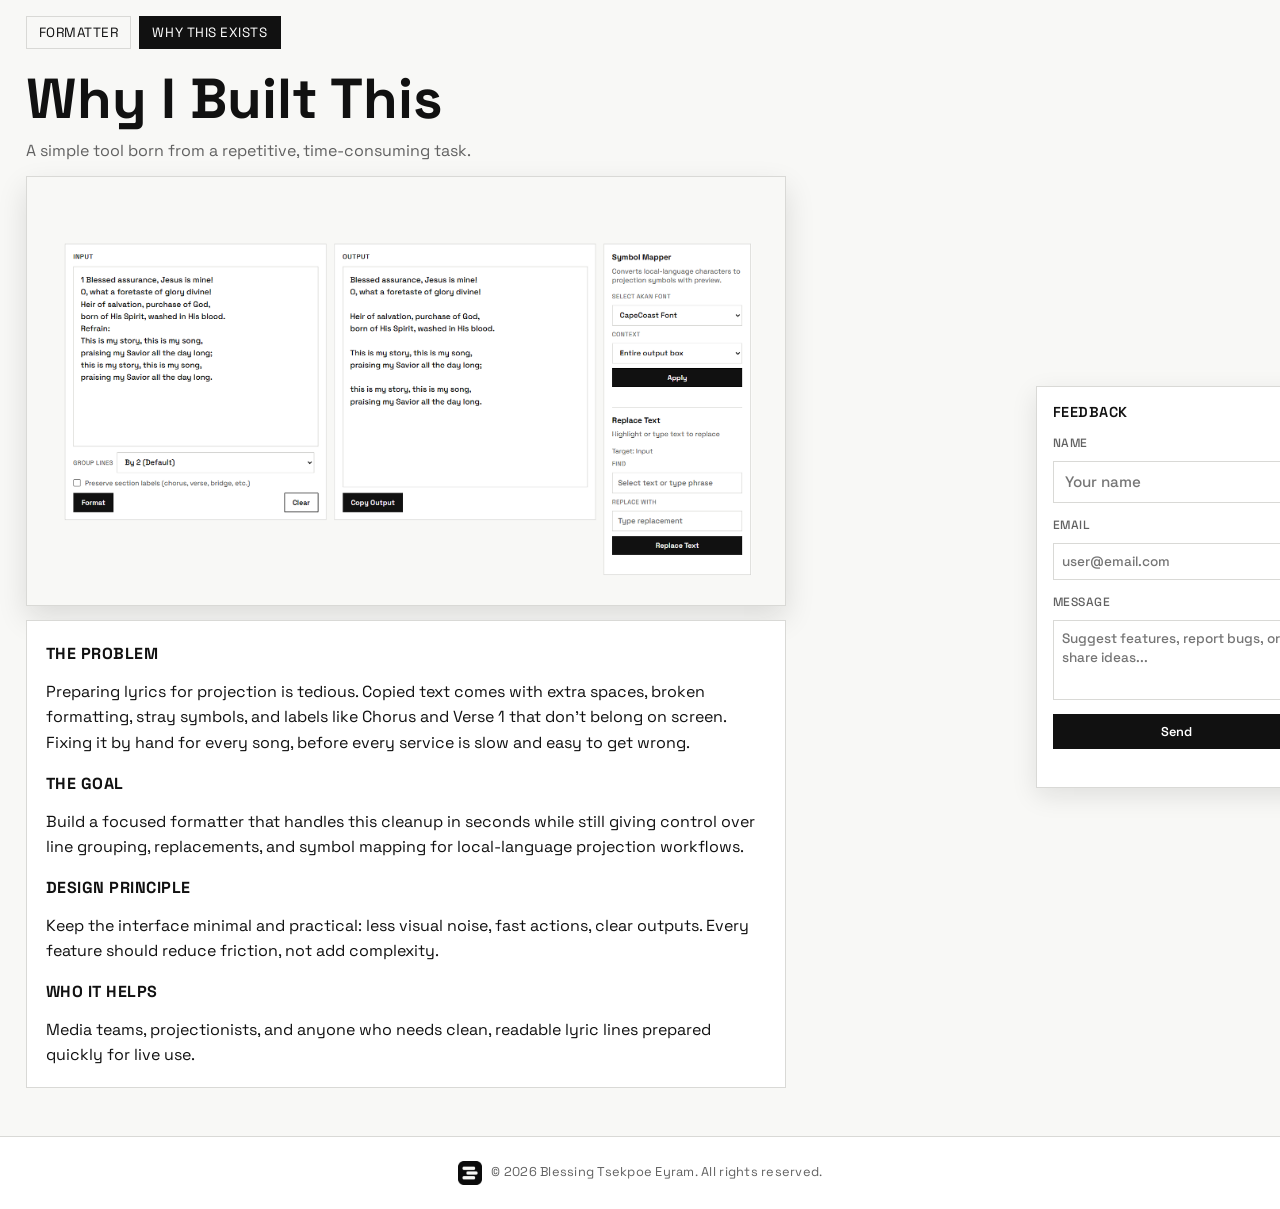
==== pages/why.html @ 70ed9a47 "Initial commit: Lyrics Formatter" ====
<!doctype html>
<html lang="en">
  <head>
    <meta charset="UTF-8" />
    <meta name="viewport" content="width=device-width, initial-scale=1.0" />
    <title>Why This Exists | Lyrics Formatter</title>
    <link rel="stylesheet" href="../assets/css/style.css" />
    <link rel="shortcut icon" href="../assets/images/logo.png" type="image/x-icon">
  </head>
  <body>
    <main class="app-shell story-shell">
      <nav class="top-nav" aria-label="Primary">
        <a href="../index.html" class="nav-link">Formatter</a>
        <a href="why.html" class="nav-link current" aria-current="page"
          >Why This Exists</a
        >
      </nav>

      <header class="hero">
        <h1>Why I Built This</h1>
        <p class="subtitle">
          A simple tool born from a repetitive, time-consuming task.
        </p>
      </header>

      <figure class="story-visual">
        <img
          src="../assets/images/image.png"
          alt="A visual related to the project story"
          class="story-image"
        />
      </figure>

      <section class="story-card" aria-label="Project story">
        <h2>The Problem</h2>
        <p>
          Preparing lyrics for projection is tedious. Copied text comes with
          extra spaces, broken formatting, stray symbols, and labels like Chorus
          and Verse 1 that don't belong on screen. <br />
          Fixing it by hand for every song, before every service is slow and
          easy to get wrong.
        </p>

        <h2>The Goal</h2>
        <p>
          Build a focused formatter that handles this cleanup in seconds while
          still giving control over line grouping, replacements, and symbol
          mapping for local-language projection workflows.
        </p>

        <h2>Design Principle</h2>
        <p>
          Keep the interface minimal and practical: less visual noise, fast
          actions, clear outputs. Every feature should reduce friction, not add
          complexity.
        </p>

        <h2>Who It Helps</h2>
        <p>
          Media teams, projectionists, and anyone who needs clean, readable
          lyric lines prepared quickly for live use.
        </p>
      </section>
    </main>

    <aside class="feedback-form-container" aria-label="Feedback form">
      <form class="feedback-form" aria-label="Suggest changes or features">
        <h3>Feedback</h3>
        <label for="feedback-name">Name</label>
        <input
          id="feedback-name"
          type="text"
          placeholder="Your name"
          class="feedback-input"
        />

        <label for="feedback-email">Email</label>
        <input
          id="feedback-email"
          type="email"
          placeholder="user@email.com"
          class="feedback-input"
        />

        <label for="feedback-message">Message</label>
        <textarea
          id="feedback-message"
          placeholder="Suggest features, report bugs, or share ideas..."
          class="feedback-textarea"
        ></textarea>

        <button type="submit" class="feedback-submit">Send</button>
        <p class="feedback-status" role="status" aria-live="polite"></p>
      </form>
    </aside>

    <footer class="site-footer">
      <p><img src="../assets/images/logo.png" alt="Logo"> &copy; 2026 <a href="https://github.com/betsekpoe" class="footer-link" target="_blank" rel="noopener noreferrer">Blessing Tsekpoe Eyram</a>. All rights reserved.</p>
    </footer>
  </body>
</html>
---- assets/css/style.css ----
:root {
  --bg: #f8f8f6;
  --ink: #111111;
  --muted: #616161;
  --line: #d9d9d6;
  --surface: #ffffff;
}

@font-face {
  font-family: "Space Grotesk";
  src: url("../fonts/SpaceGrotesk.woff2") format("woff2");
  font-style: normal;
  font-weight: 400 700;
  font-display: swap;
}

* {
  box-sizing: border-box;
}

body {
  margin: 0;
  min-height: 100vh;
  height: auto;
  font-family: "Space Grotesk", "Segoe UI", sans-serif;
  color: var(--ink);
  background: var(--bg);
  overflow-x: hidden;
  overflow-y: auto;
}

.app-shell {
  width: min(1400px, 96vw);
  min-height: calc(100vh - 2rem);
  height: auto;
  margin: 1rem auto;
  display: grid;
  grid-template-rows: auto 1fr;
  gap: 0.9rem;
}

.hero {
  margin-bottom: 0;
}

.top-nav {
  display: flex;
  gap: 0.5rem;
}

.nav-link {
  border: 1px solid var(--line);
  color: var(--ink);
  text-decoration: none;
  padding: 0.45rem 0.75rem;
  font-size: 0.84rem;
  letter-spacing: 0.04em;
  text-transform: uppercase;
}

.nav-link:hover {
  border-color: var(--ink);
}

.nav-link.current {
  background: var(--ink);
  border-color: var(--ink);
  color: #fff;
}

.eyebrow {
  margin: 0;
  font-weight: 500;
  letter-spacing: 0.02em;
  text-transform: uppercase;
  color: var(--muted);
  font-size: 0.78rem;
}

h1 {
  margin: 0.35rem 0 0.75rem;
  font-size: clamp(2rem, 4.4vw, 4rem);
  line-height: 1.05;
  max-width: 14ch;
}

.subtitle {
  margin: 0;
  max-width: 58ch;
  color: var(--muted);
  font-size: 1rem;
}

.panel-grid {
  display: grid;
  grid-template-columns: minmax(0, 1fr) 300px;
  gap: 1rem;
  align-items: stretch;
  min-height: 0;
}

.editor-panels {
  margin-bottom: 7rem;
  display: grid;
  grid-template-columns: repeat(2, minmax(0, 1fr));
  gap: 1rem;
  min-height: 0;
}

.panel {
  border: 1px solid var(--line);
  background: var(--surface);
  border-radius: 0;
  padding: 1rem;
  display: grid;
  grid-template-rows: auto 1fr auto;
  gap: 0.75rem;
  min-height: 0;
}

.panel-head h2 {
  margin: 0;
  font-size: 0.85rem;
  font-weight: 500;
  letter-spacing: 0.05em;
  text-transform: uppercase;
}

.tools-panel {
  display: flex;
  flex-direction: column;
  gap: 1rem;
  align-content: start;
  overflow: auto;
  height: fit-content;
}

.tools-panel .tool-section {
  gap: 0.6rem;
}

.tools-panel .tool-section + .tool-section {
  padding-top: 1rem;
  border-top: 1px solid var(--line);
}

.tool-section {
  display: grid;
  gap: 0.55rem;
}

.tool-section h3 {
  margin: 0;
  font-size: 1rem;
}

.tool-help {
  margin: 0 0 0.4rem;
  font-size: 0.88rem;
  color: var(--muted);
}

.tool-section label {
  font-size: 0.78rem;
  letter-spacing: 0.04em;
  text-transform: uppercase;
  color: var(--muted);
}

input[type="text"] {
  width: 100%;
  border-radius: 0;
  border: 1px solid var(--line);
  background: #fff;
  padding: 0.6rem 0.7rem;
  font:
    500 0.95rem/1.4 "Space Grotesk",
    "Segoe UI",
    sans-serif;
  color: var(--ink);
}

select {
  width: 100%;
  border-radius: 0;
  border: 1px solid var(--line);
  background: #fff;
  padding: 0.6rem 0.7rem;
  font:
    500 0.95rem/1.4 "Space Grotesk",
    "Segoe UI",
    sans-serif;
  color: var(--ink);
}

input[type="text"]:focus {
  outline: none;
  border-color: var(--ink);
}

select:focus {
  outline: none;
  border-color: var(--ink);
}

.inline-actions {
  display: flex;
  flex-wrap: wrap;
  gap: 0.5rem;
}

.inline-actions button {
  flex: 1 1 120px;
}

.hidden {
  display: none;
}

.mapper-section {
  margin-top: 0;
  padding-top: 0;
}

.tool-meta {
  margin: 0;
  min-height: 1.1em;
  font-size: 0.84rem;
  color: var(--muted);
}

.option-toggle {
  display: inline-flex;
  align-items: center;
  gap: 0.5rem;
  margin: 0;
  font-size: 0.86rem;
  color: var(--muted);
}

.option-toggle input[type="checkbox"] {
  width: 1rem;
  height: 1rem;
  margin: 0;
}

.grouping-controls {
  display: grid;
  grid-template-columns: auto 1fr auto;
  align-items: center;
  gap: 0.5rem;
}

.grouping-controls label {
  font-size: 0.78rem;
  letter-spacing: 0.04em;
  text-transform: uppercase;
  color: var(--muted);
}

#customGroupSize {
  width: 5.25rem;
  border-radius: 0;
  border: 1px solid var(--line);
  background: #fff;
  padding: 0.6rem 0.55rem;
  font:
    500 0.95rem/1.4 "Space Grotesk",
    "Segoe UI",
    sans-serif;
  color: var(--ink);
}

#customGroupSize:focus {
  outline: none;
  border-color: var(--ink);
}

textarea {
  width: 100%;
  min-height: 0;
  height: 100%;
  resize: none;
  border-radius: 0;
  border: 1px solid var(--line);
  background: #fff;
  padding: 0.9rem;
  font:
    500 1rem/1.55 "Space Grotesk",
    "Segoe UI",
    sans-serif;
  color: var(--ink);
}

textarea:focus {
  outline: none;
  border-color: var(--ink);
}

.panel-actions {
  display: flex;
  align-items: center;
  justify-content: space-between;
  gap: 0.75rem;
  flex-wrap: wrap;
}

button {
  border: 1px solid var(--ink);
  border-radius: 0;
  background: var(--ink);
  color: #fff;
  font:
    600 0.9rem "Space Grotesk",
    "Segoe UI",
    sans-serif;
  padding: 0.55rem 1rem;
  cursor: pointer;
  transition:
    background-color 140ms ease,
    color 140ms ease;
}

button:hover {
  background: #303030;
}

button:active {
  background: #000;
}

button.ghost {
  color: var(--ink);
  background: #fff;
}

#statusText {
  margin: 0;
  min-height: 1.2em;
  font-size: 0.86rem;
  color: var(--muted);
}

#statusText.success {
  color: var(--ink);
  font-weight: 500;
}

.story-shell {
  height: auto;
  min-height: calc(100vh - 2rem);
}

.story-card {
  border: 1px solid var(--line);
  background: var(--surface);
  padding: 1.2rem;
  display: grid;
  gap: 0.9rem;
  max-width: 76ch;
}

.story-visual {
  margin: 0;
  width: min(76ch, 100%);
}

.story-image {
  display: block;
  width: 100%;
  height: auto;
  border: 1px solid var(--line);
  box-shadow: 0 12px 28px rgba(17, 17, 17, 0.12);
  transition:
    transform 180ms ease,
    box-shadow 180ms ease,
    filter 180ms ease;
}

.story-image:hover {
  transform: translateY(-3px) scale(1.01);
  box-shadow: 0 18px 38px rgba(17, 17, 17, 0.18);
  filter: saturate(1.04) contrast(1.02);
}

.story-image:focus-visible {
  outline: 2px solid var(--ink);
  outline-offset: 3px;
}

.story-card h2 {
  margin: 0.2rem 0 0;
  font-size: 1rem;
  letter-spacing: 0.03em;
  text-transform: uppercase;
}

.story-card p {
  margin: 0;
  line-height: 1.6;
  color: var(--ink);
}

.sr-only {
  position: absolute;
  width: 1px;
  height: 1px;
  padding: 0;
  margin: -1px;
  overflow: hidden;
  clip: rect(0, 0, 0, 0);
  white-space: nowrap;
  border: 0;
}

.feedback-form-container {
  position: fixed;
  left: calc(50% + 38ch + 1rem);
  bottom: 7rem;
  width: 280px;
  max-height: 80vh;
  z-index: 100;
}

.feedback-form {
  background: var(--surface);
  border: 1px solid var(--line);
  padding: 1rem;
  display: grid;
  gap: 0.6rem;
  box-shadow: 0 8px 24px rgba(17, 17, 17, 0.1);
  overflow-y: auto;
}

.feedback-form h3 {
  margin: 0;
  font-size: 0.9rem;
  font-weight: 600;
  letter-spacing: 0.03em;
  text-transform: uppercase;
  color: var(--ink);
}

.feedback-form label {
  margin-top: 0.3rem;
  font-size: 0.75rem;
  letter-spacing: 0.04em;
  text-transform: uppercase;
  color: var(--muted);
  font-weight: 500;
}

.feedback-input,
.feedback-textarea {
  width: 100%;
  border: 1px solid var(--line);
  border-radius: 0;
  background: #fff;
  padding: 0.5rem;
  font:
    500 0.85rem/1.4 "Space Grotesk",
    "Segoe UI",
    sans-serif;
  color: var(--ink);
  box-sizing: border-box;
}

.feedback-input:focus,
.feedback-textarea:focus {
  outline: none;
  border-color: var(--ink);
  background: #fafafa;
}

.feedback-textarea {
  min-height: 80px;
  resize: vertical;
  font-family:
    "Space Grotesk",
    "Segoe UI",
    sans-serif;
}

.feedback-submit {
  width: 100%;
  padding: 0.5rem 0.75rem;
  font-size: 0.8rem;
  margin-top: 0.3rem;
  cursor: pointer;
}

.feedback-status {
  margin: 0;
  font-size: 0.75rem;
  color: var(--muted);
  min-height: 1em;
  text-align: center;
}

.feedback-status.success {
  color: #2d7a3e;
  font-weight: 500;
}

.feedback-status.error {
  color: #b91c1c;
}

.site-footer {
  text-align: center;
  padding: 1.5rem 1rem;
  border-top: 1px solid var(--line);
  margin-top: 3rem;
  background: var(--surface);
}

.site-footer img {
  width: 24px;
  height: 24px;
  vertical-align: middle;
  margin-right: 0.4rem;
}

.site-footer p {
  margin: 0;
  font-size: 0.8rem;
  color: var(--muted);
  letter-spacing: 0.02em;
}

.footer-link {
  color: var(--muted);
  text-decoration: none;
  border-bottom: 1px solid transparent;
  transition:
    color 140ms ease,
    border-color 140ms ease;
}

.footer-link:hover {
  color: var(--ink);
  border-bottom-color: var(--ink);
}

@media (max-width: 900px) {
  body {
    height: auto;
    min-height: 100vh;
    overflow: auto;
  }

  .app-shell {
    height: auto;
    margin: 1.25rem auto 1.5rem;
    display: block;
  }

  h1 {
    max-width: 100%;
  }

  .panel-grid {
    grid-template-columns: 1fr;
  }

  .editor-panels {
    grid-template-columns: 1fr;
  }

  .story-visual {
    width: 100%;
  }

  textarea {
    min-height: 250px;
    height: auto;
    resize: vertical;
  }

  .tools-panel {
    overflow: visible;
  }
}
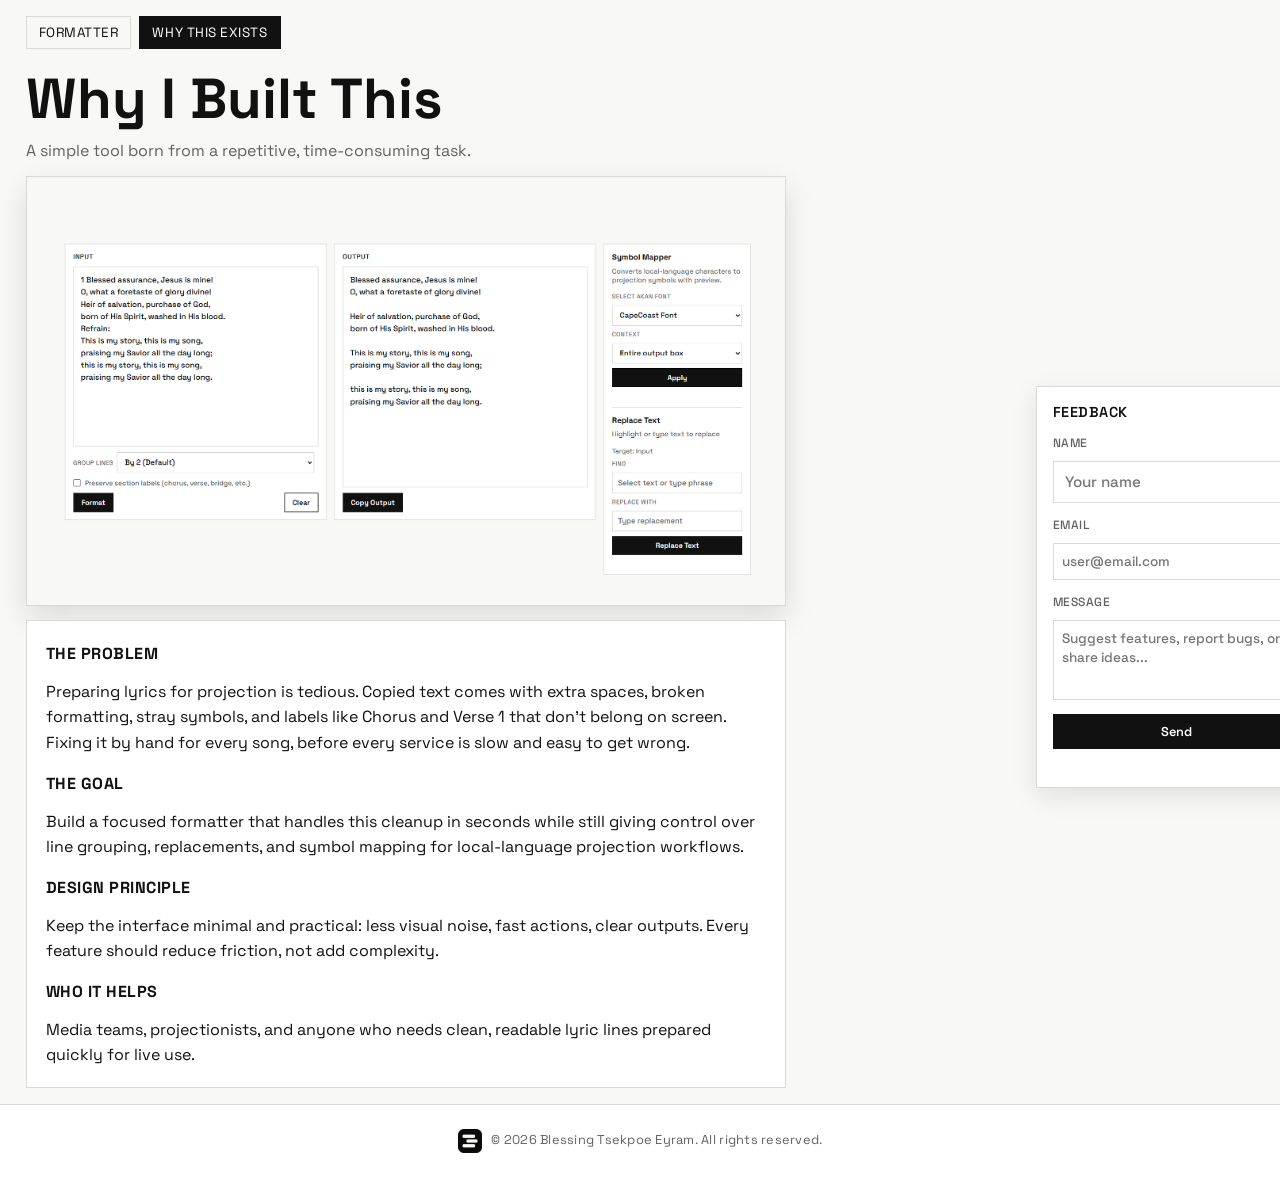
==== commit f196e3ac: "Fix social preview, footer consistency, and why-page layout/assets" ====
--- a/pages/why.html
+++ b/pages/why.html
@@ -7,7 +7,7 @@
     <link rel="stylesheet" href="../assets/css/style.css" />
     <link rel="shortcut icon" href="../assets/images/logo.png" type="image/x-icon">
   </head>
-  <body>
+  <body class="page-story">
     <main class="app-shell story-shell">
       <nav class="top-nav" aria-label="Primary">
         <a href="../index.html" class="nav-link">Formatter</a>
@@ -25,7 +25,7 @@
 
       <figure class="story-visual">
         <img
-          src="../assets/images/image.png"
+          src="../assets/images/screenshots/fullscreen.png"
           alt="A visual related to the project story"
           class="story-image"
         />
--- a/assets/css/style.css
+++ b/assets/css/style.css
@@ -22,6 +22,8 @@
   margin: 0;
   min-height: 100vh;
   height: auto;
+  display: flex;
+  flex-direction: column;
   font-family: "Space Grotesk", "Segoe UI", sans-serif;
   color: var(--ink);
   background: var(--bg);
@@ -31,11 +33,10 @@
 
 .app-shell {
   width: min(1400px, 96vw);
-  min-height: calc(100vh - 2rem);
   height: auto;
   margin: 1rem auto;
   display: grid;
-  grid-template-rows: auto 1fr;
+  grid-template-rows: auto;
   gap: 0.9rem;
 }
 
@@ -348,6 +349,9 @@
 
 .story-shell {
   height: auto;
+}
+
+body.page-story .app-shell {
   min-height: calc(100vh - 2rem);
 }
 
@@ -510,7 +514,7 @@
   text-align: center;
   padding: 1.5rem 1rem;
   border-top: 1px solid var(--line);
-  margin-top: 3rem;
+  margin-top: auto;
   background: var(--surface);
 }
 
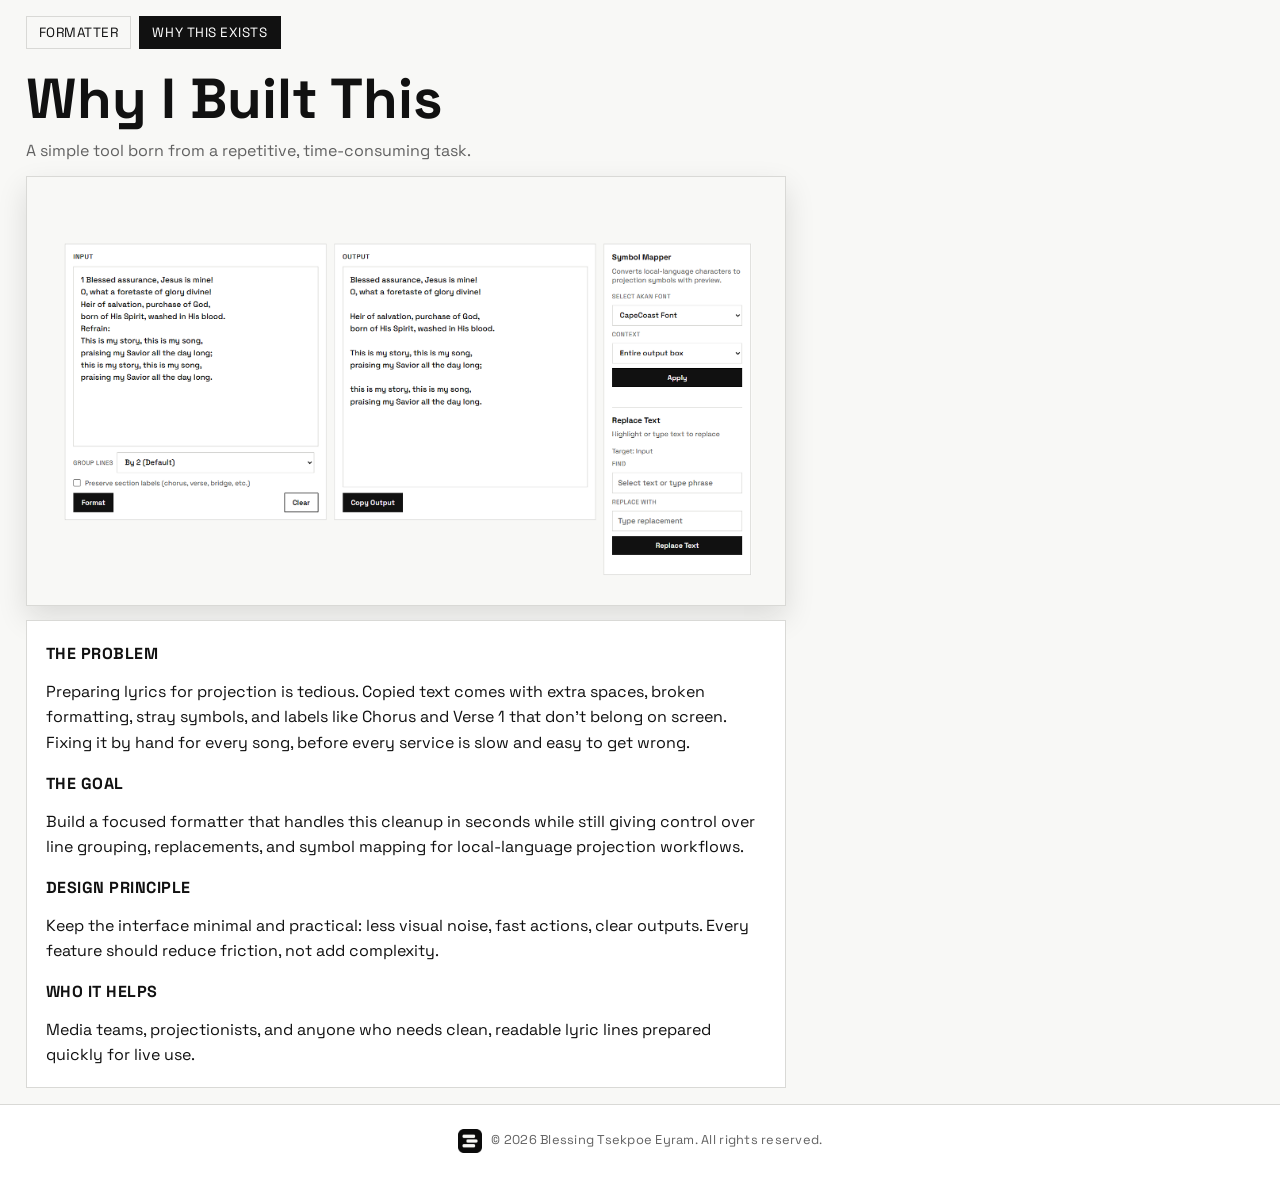
==== commit 0873b82d: "Hide feedback form" ====
--- a/pages/why.html
+++ b/pages/why.html
@@ -63,6 +63,7 @@
       </section>
     </main>
 
+    <!-- Feedback form disabled until the feature is implemented.
     <aside class="feedback-form-container" aria-label="Feedback form">
       <form class="feedback-form" aria-label="Suggest changes or features">
         <h3>Feedback</h3>
@@ -93,6 +94,7 @@
         <p class="feedback-status" role="status" aria-live="polite"></p>
       </form>
     </aside>
+    -->
 
     <footer class="site-footer">
       <p><img src="../assets/images/logo.png" alt="Logo"> &copy; 2026 <a href="https://github.com/betsekpoe" class="footer-link" target="_blank" rel="noopener noreferrer">Blessing Tsekpoe Eyram</a>. All rights reserved.</p>
